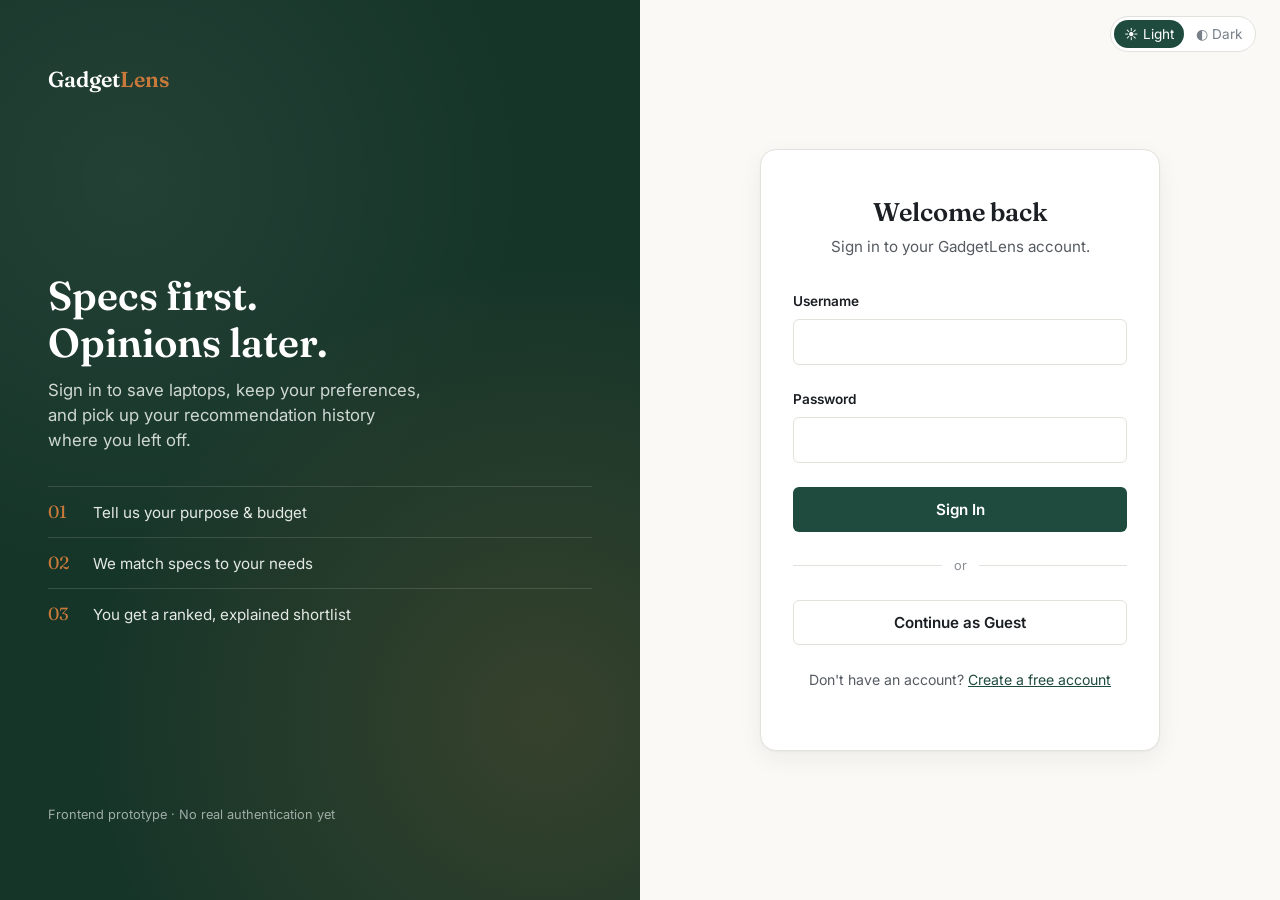
==== login.html @ 1ba307b1 "first commit" ====
<!DOCTYPE html>
<html lang="en">
<head>
<meta charset="UTF-8" />
<meta name="viewport" content="width=device-width, initial-scale=1.0" />
<title>Sign in — GadgetLens</title>
<link rel="preconnect" href="https://fonts.googleapis.com">
<link href="https://fonts.googleapis.com/css2?family=Fraunces:wght@500;600&family=Inter:wght@400;500;600;700&display=swap" rel="stylesheet">
<link rel="stylesheet" href="css/style.css" />
<link rel="stylesheet" href="css/auth.css" />
</head>
<body>

<div class="auth-topbar">
  <div class="theme-toggle" role="group" aria-label="Theme">
    <button type="button" data-theme="light">☀ Light</button>
    <button type="button" data-theme="dark">◐ Dark</button>
  </div>
</div>

<div class="auth-screen">

  <aside class="auth-panel">
    <a href="index.html" class="auth-panel__brand">Gadget<span class="brand__mark">Lens</span></a>
    <div class="auth-panel__body">
      <h1>Specs first. Opinions later.</h1>
      <p>Sign in to save laptops, keep your preferences, and pick up your recommendation history where you left off.</p>
      <ul class="auth-panel__specs">
        <li><span class="value">01</span> Tell us your purpose &amp; budget</li>
        <li><span class="value">02</span> We match specs to your needs</li>
        <li><span class="value">03</span> You get a ranked, explained shortlist</li>
      </ul>
    </div>
    <p class="auth-panel__foot">Frontend prototype · No real authentication yet</p>
  </aside>

  <main class="auth-form-side">
    <div class="auth-card">
      <a href="index.html" class="auth-card__mobile-brand">Gadget<span class="brand__mark">Lens</span></a>

      <h1>Welcome back</h1>
      <p class="auth-subtitle">Sign in to your GadgetLens account.</p>

      <form id="login-form" novalidate>
        <div class="field" id="username-field">
          <label for="username">Username</label>
          <input type="text" id="username" name="username" autocomplete="username" required />
          <p class="field-error" id="username-error">Please enter your username.</p>
        </div>

        <div class="field" id="password-field">
          <label for="password">Password</label>
          <input type="password" id="password" name="password" autocomplete="current-password" required />
          <p class="field-error" id="password-error">Please enter your password.</p>
        </div>

        <button type="submit" class="btn btn-primary btn-block">Sign In</button>
      </form>

      <div class="auth-card__divider">or</div>

      <button type="button" class="btn btn-secondary btn-block" id="guest-btn">Continue as Guest</button>

      <p class="auth-card__footlink">Don't have an account? <a href="register.html">Create a free account</a></p>
    </div>
  </main>

</div>

<script src="js/theme.js"></script>
<script src="js/login.js"></script>
</body>
</html>
---- css/style.css ----
/* =========================================================
   style.css — Global styles shared by every page: design
   tokens (light + dark theme), reset, typography, header,
   buttons, forms. Every other stylesheet builds on this one.
   ========================================================= */

:root {
  /* ---- Light theme (default) ---- */
  --color-bg: #faf9f6;
  --color-surface: #ffffff;
  --color-surface-raised: #ffffff;
  --color-ink: #1b1f23;
  --color-ink-soft: #565b62;
  --color-ink-faint: #8a8f96;
  --color-border: #e3e1db;
  --color-primary: #1f4b3f;
  --color-primary-dark: #163529;
  --color-primary-tint: #e7efec;
  --color-accent: #c97a3b;
  --color-accent-tint: #faece0;
  --color-good: #2e7d5b;
  --color-danger: #b3261e;
  --color-danger-tint: #fbeceb;

  --font-display: "Fraunces", Georgia, serif;
  --font-body: "Inter", -apple-system, BlinkMacSystemFont, "Segoe UI", sans-serif;

  --space-1: 4px; --space-2: 8px; --space-3: 12px; --space-4: 16px;
  --space-5: 24px; --space-6: 32px; --space-7: 48px; --space-8: 64px;

  --radius-sm: 6px; --radius-md: 10px; --radius-lg: 16px;
  --shadow-card: 0 1px 2px rgba(27, 31, 35, 0.04), 0 8px 24px rgba(27, 31, 35, 0.06);

  --transition-fast: 120ms ease;
}

/* ---- Dark theme overrides ----
   Applied via [data-theme="dark"] on <html>. Only ONE alternate
   theme exists (dark) alongside the light default — there is no
   third "neon" theme and none should ever be added here. */
[data-theme="dark"] {
  --color-bg: #12161a;
  --color-surface: #1a2025;
  --color-surface-raised: #20272d;
  --color-ink: #edf0f2;
  --color-ink-soft: #aab2b9;
  --color-ink-faint: #767f87;
  --color-border: #2a3238;
  --color-primary: #4fa88a;
  --color-primary-dark: #3c8b71;
  --color-primary-tint: #1c2b27;
  --color-accent: #e0964f;
  --color-accent-tint: #2c2016;
  --color-good: #55b98f;
  --color-danger: #e26b62;
  --color-danger-tint: #2e1a18;
  --shadow-card: 0 1px 2px rgba(0, 0, 0, 0.3), 0 12px 28px rgba(0, 0, 0, 0.35);
}

* { box-sizing: border-box; }
html { -webkit-text-size-adjust: 100%; }

body {
  margin: 0;
  font-family: var(--font-body);
  color: var(--color-ink);
  background: var(--color-bg);
  line-height: 1.5;
  -webkit-font-smoothing: antialiased;
  transition: background-color var(--transition-fast), color var(--transition-fast);
}

h1, h2, h3 {
  font-family: var(--font-display);
  font-weight: 600;
  line-height: 1.15;
  margin: 0 0 var(--space-3);
  color: var(--color-ink);
}

h1 { font-size: clamp(1.9rem, 1.5rem + 1.6vw, 2.75rem); }
h2 { font-size: clamp(1.4rem, 1.2rem + 0.8vw, 1.9rem); }
h3 { font-size: 1.15rem; }

p { margin: 0 0 var(--space-3); color: var(--color-ink-soft); }
a { color: var(--color-primary); }
button { font-family: inherit; }
img { max-width: 100%; display: block; }

.container {
  width: 100%;
  max-width: 1200px;
  margin: 0 auto;
  padding: 0 var(--space-5);
}

.visually-hidden {
  position: absolute;
  width: 1px; height: 1px;
  overflow: hidden;
  clip: rect(0 0 0 0);
  white-space: nowrap;
}

/* ---------- Site header (shared across pages) ---------- */
.site-header {
  display: flex;
  align-items: center;
  justify-content: space-between;
  gap: var(--space-4);
  padding: var(--space-4) 0;
  border-bottom: 1px solid var(--color-border);
}

.brand {
  font-family: var(--font-display);
  font-weight: 600;
  font-size: 1.35rem;
  color: var(--color-primary-dark);
  text-decoration: none;
  letter-spacing: -0.01em;
}
[data-theme="dark"] .brand { color: var(--color-ink); }

.brand__mark { color: var(--color-accent); }

.site-nav { display: flex; align-items: center; gap: var(--space-4); flex-wrap: wrap; }
.site-nav a { color: var(--color-ink-soft); text-decoration: none; font-size: 0.95rem; }
.site-nav a:hover { color: var(--color-ink); }

/* ---------- Theme toggle (light / dark only) ---------- */
.theme-toggle {
  display: inline-flex;
  border: 1px solid var(--color-border);
  border-radius: 999px;
  padding: 3px;
  gap: 2px;
  background: var(--color-surface);
}

.theme-toggle button {
  border: none;
  background: none;
  padding: 6px 10px;
  border-radius: 999px;
  cursor: pointer;
  font-size: 0.85rem;
  color: var(--color-ink-faint);
  display: inline-flex;
  align-items: center;
  gap: 4px;
}

.theme-toggle button.is-active {
  background: var(--color-primary);
  color: #fff;
}

/* ---------- Session badge (guest / signed-in indicator) ---------- */
.session-badge {
  display: inline-flex;
  align-items: center;
  gap: 6px;
  font-size: 0.85rem;
  color: var(--color-ink-soft);
}

.session-badge__avatar {
  width: 26px; height: 26px;
  border-radius: 50%;
  background: var(--color-primary);
  color: #fff;
  display: flex; align-items: center; justify-content: center;
  font-weight: 600; font-size: 0.75rem;
  font-family: var(--font-display);
  flex: none;
}

.session-badge__avatar.is-guest { background: var(--color-ink-faint); }

/* ---------- Buttons ---------- */
.btn {
  display: inline-flex;
  align-items: center;
  justify-content: center;
  gap: var(--space-2);
  border: 1px solid transparent;
  border-radius: var(--radius-sm);
  padding: 12px 20px;
  font-size: 0.95rem;
  font-weight: 600;
  cursor: pointer;
  text-decoration: none;
  transition: background-color var(--transition-fast), border-color var(--transition-fast), transform 60ms ease;
}
.btn:active { transform: translateY(1px); }
.btn-primary { background: var(--color-primary); color: #fff; }
.btn-primary:hover { background: var(--color-primary-dark); }
.btn-primary:disabled { background: #a9c1b8; cursor: not-allowed; }
.btn-secondary { background: transparent; border-color: var(--color-border); color: var(--color-ink); }
.btn-secondary:hover { border-color: var(--color-ink-faint); }
.btn-block { width: 100%; }
.btn-text { background: none; border: none; color: var(--color-primary); font-weight: 600; cursor: pointer; padding: 0; }
.btn-text:disabled { color: var(--color-ink-faint); cursor: not-allowed; }

/* ---------- Form elements ---------- */
.field { margin-bottom: var(--space-5); text-align: left; }
.field label { display: block; font-size: 0.85rem; font-weight: 600; color: var(--color-ink); margin-bottom: var(--space-2); }

.field input[type="text"],
.field input[type="password"],
.field textarea {
  width: 100%;
  padding: 12px 14px;
  border: 1px solid var(--color-border);
  border-radius: var(--radius-sm);
  font-size: 1rem;
  font-family: inherit;
  background: var(--color-surface);
  color: var(--color-ink);
  transition: border-color var(--transition-fast), box-shadow var(--transition-fast);
}

.field input:focus,
.field textarea:focus,
button:focus-visible,
a:focus-visible,
[tabindex]:focus-visible {
  outline: none;
  border-color: var(--color-primary);
  box-shadow: 0 0 0 3px var(--color-primary-tint);
}

.field-error { color: var(--color-danger); font-size: 0.85rem; margin-top: var(--space-2); min-height: 1em; display: none; }
.field-error.is-visible { display: block; }
.field.has-error input { border-color: var(--color-danger); }

.field-hint { font-size: 0.8rem; color: var(--color-ink-faint); margin-top: var(--space-2); }

/* ---------- Generic modal shell (reused by auth prompts, save/feedback gates, etc.) ---------- */
.modal-overlay {
  position: fixed;
  inset: 0;
  background: rgba(10, 14, 17, 0.5);
  display: flex;
  align-items: center;
  justify-content: center;
  padding: var(--space-5);
  z-index: 100;
  opacity: 0;
  pointer-events: none;
  transition: opacity 140ms ease;
}
.modal-overlay.is-open { opacity: 1; pointer-events: auto; }

.modal-card {
  background: var(--color-surface);
  border-radius: var(--radius-lg);
  max-width: 440px;
  width: 100%;
  max-height: 85vh;
  overflow-y: auto;
  padding: var(--space-6);
  position: relative;
  box-shadow: var(--shadow-card);
}
.modal-card.modal-card--wide { max-width: 720px; }

.modal-close {
  position: absolute;
  top: var(--space-4);
  right: var(--space-4);
  border: none;
  background: var(--color-bg);
  width: 30px; height: 30px;
  border-radius: 50%;
  cursor: pointer;
  font-size: 1rem;
  color: var(--color-ink-soft);
}

.modal-card h2 { font-size: 1.25rem; padding-right: var(--space-6); }

.modal-actions { display: flex; flex-direction: column; gap: var(--space-2); margin-top: var(--space-5); }

/* Demo/mock data badge, used anywhere a number or explanation is
   placeholder content rather than something a real backend computed. */
.demo-badge {
  display: inline-block;
  font-size: 0.68rem;
  font-weight: 700;
  letter-spacing: 0.04em;
  text-transform: uppercase;
  color: var(--color-accent);
  background: var(--color-accent-tint);
  border: 1px solid var(--color-accent);
  border-radius: 999px;
  padding: 1px 7px;
  margin-left: 6px;
  vertical-align: middle;
}

.prototype-note {
  background: var(--color-accent-tint);
  border: 1px dashed var(--color-accent);
  color: var(--color-ink);
  font-size: 0.82rem;
  padding: var(--space-3) var(--space-4);
  border-radius: var(--radius-sm);
  margin-bottom: var(--space-5);
}

@media (prefers-reduced-motion: reduce) {
  * { animation-duration: 0.001ms !important; transition-duration: 0.001ms !important; }
}
---- css/auth.css ----
/* =========================================================
   auth.css — Shared layout for login.html and register.html.
   Split-screen: brand panel (left) + form card (right).
   ========================================================= */

.auth-screen {
  min-height: 100vh;
  display: grid;
  grid-template-columns: 1fr 1fr;
}

.auth-topbar {
  position: absolute;
  top: var(--space-4);
  right: var(--space-5);
  z-index: 5;
}

/* ---------- Left brand panel ---------- */
.auth-panel {
  background: var(--color-primary-dark);
  background-image: radial-gradient(circle at 20% 20%, rgba(255, 255, 255, 0.06), transparent 45%),
                     radial-gradient(circle at 85% 80%, rgba(201, 122, 59, 0.18), transparent 50%);
  color: #f4f1ea;
  padding: var(--space-8) var(--space-7);
  display: flex;
  flex-direction: column;
  justify-content: space-between;
}

.auth-panel__brand {
  font-family: var(--font-display);
  font-size: 1.35rem;
  font-weight: 600;
  color: #fff;
  text-decoration: none;
}
.auth-panel__brand .brand__mark { color: var(--color-accent); }

.auth-panel__body h1 {
  color: #fff;
  font-size: clamp(1.8rem, 1.4rem + 1.4vw, 2.6rem);
  max-width: 12ch;
}

.auth-panel__body p { color: #cfd8d2; max-width: 34ch; font-size: 1.05rem; }

.auth-panel__specs { list-style: none; margin: var(--space-6) 0 0; padding: 0; display: flex; flex-direction: column; gap: var(--space-3); }
.auth-panel__specs li { display: flex; align-items: baseline; gap: var(--space-3); color: #e4e9e6; font-size: 0.95rem; border-top: 1px solid rgba(244, 241, 234, 0.14); padding-top: var(--space-3); }
.auth-panel__specs span.value { font-family: var(--font-display); font-size: 1.1rem; color: var(--color-accent); min-width: 3ch; }

.auth-panel__foot { font-size: 0.8rem; color: #9fada6; }

/* ---------- Right: form side ---------- */
.auth-form-side { display: flex; align-items: center; justify-content: center; padding: var(--space-6); }

.auth-card {
  width: 100%;
  max-width: 400px;
  background: var(--color-surface);
  border: 1px solid var(--color-border);
  border-radius: var(--radius-lg);
  box-shadow: var(--shadow-card);
  padding: var(--space-7) var(--space-6);
  text-align: center;
}

.auth-card__mobile-brand { display: none; font-family: var(--font-display); font-weight: 600; color: var(--color-primary-dark); text-decoration: none; margin-bottom: var(--space-5); }
[data-theme="dark"] .auth-card__mobile-brand { color: var(--color-ink); }

.auth-card h1 { font-size: 1.6rem; margin-bottom: var(--space-2); }
.auth-card > p.auth-subtitle { font-size: 0.95rem; margin-bottom: var(--space-6); }
.auth-card .field { text-align: left; }

.auth-card__divider {
  display: flex;
  align-items: center;
  gap: var(--space-3);
  margin: var(--space-5) 0;
  color: var(--color-ink-faint);
  font-size: 0.8rem;
}
.auth-card__divider::before, .auth-card__divider::after { content: ""; flex: 1; height: 1px; background: var(--color-border); }

.auth-card__footlink { margin-top: var(--space-5); font-size: 0.88rem; color: var(--color-ink-soft); }

/* ---------- Password strength (used on register.html) ---------- */
.pw-strength { margin-top: -8px; margin-bottom: var(--space-5); }
.pw-strength__bar { height: 6px; border-radius: 999px; background: var(--color-border); overflow: hidden; margin-bottom: var(--space-2); }
.pw-strength__fill { height: 100%; width: 0%; background: var(--color-danger); border-radius: 999px; transition: width 160ms ease, background-color 160ms ease; }
.pw-strength__label { font-size: 0.8rem; font-weight: 600; color: var(--color-ink-soft); }

.pw-requirements { list-style: none; padding: 0; margin: var(--space-2) 0 var(--space-5); font-size: 0.82rem; color: var(--color-ink-faint); display: flex; flex-direction: column; gap: 4px; }
.pw-requirements li { display: flex; align-items: center; gap: 8px; }
.pw-requirements li::before { content: ""; width: 6px; height: 6px; border-radius: 50%; background: var(--color-ink-faint); flex: none; }
.pw-requirements li.met { color: var(--color-good); }
.pw-requirements li.met::before { background: var(--color-good); }

/* ---------- Responsive ---------- */
@media (max-width: 880px) {
  .auth-screen { grid-template-columns: 1fr; }
  .auth-panel { display: none; }
  .auth-card__mobile-brand { display: inline-block; }
  .auth-form-side { padding: var(--space-5); }
  .auth-topbar { position: static; display: flex; justify-content: flex-end; padding: var(--space-4) var(--space-5) 0; }
}
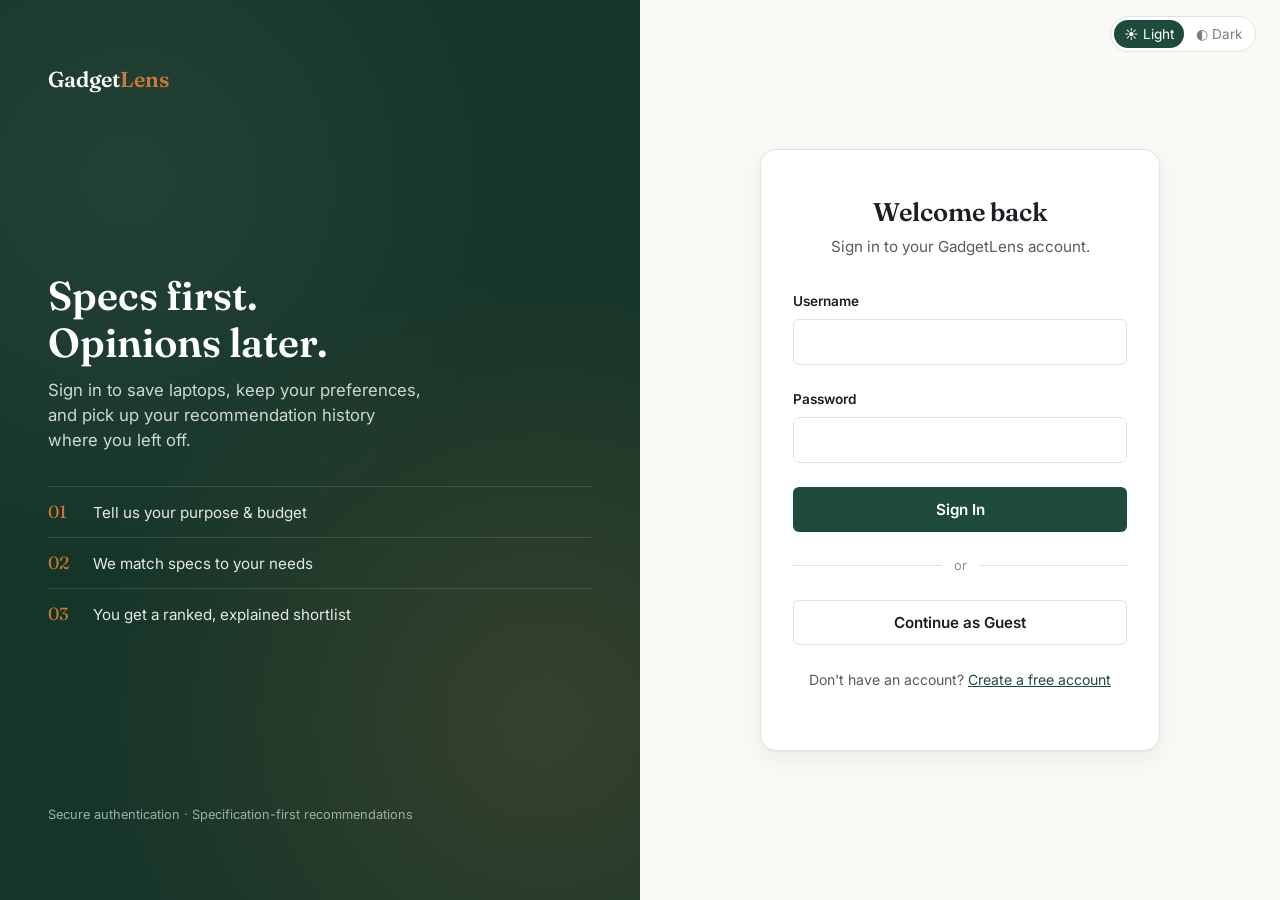
==== commit cbb3e281: "backend connectivity completion" ====
--- a/login.html
+++ b/login.html
@@ -31,7 +31,7 @@
         <li><span class="value">03</span> You get a ranked, explained shortlist</li>
       </ul>
     </div>
-    <p class="auth-panel__foot">Frontend prototype · No real authentication yet</p>
+    <p class="auth-panel__foot">Secure authentication · Specification-first recommendations</p>
   </aside>
 
   <main class="auth-form-side">
@@ -67,6 +67,7 @@
 
 </div>
 
+<script src="js/api.js"></script>
 <script src="js/theme.js"></script>
 <script src="js/login.js"></script>
 </body>
